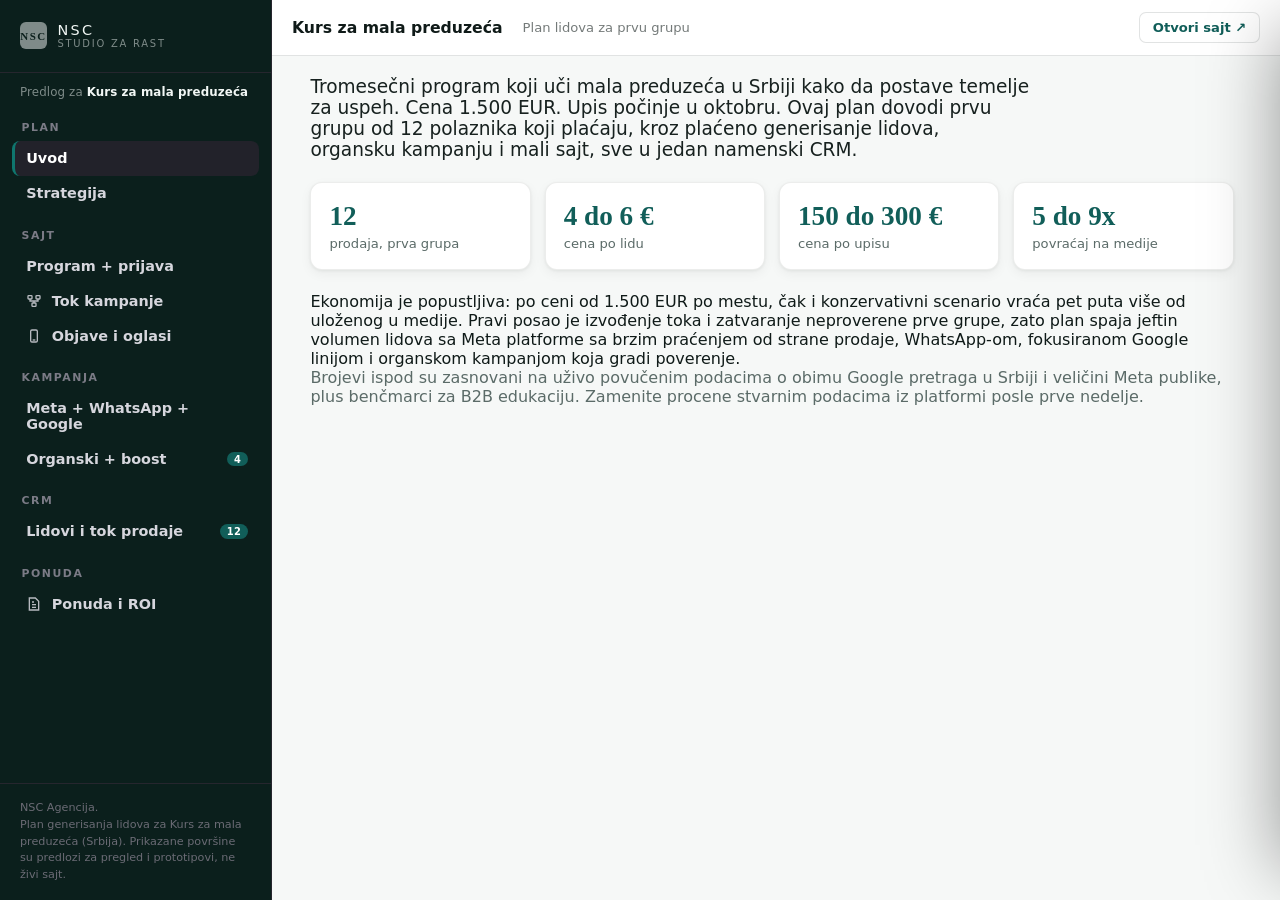
==== index.html @ c4ef8691 "Publish proposal hub (direct mirror)" ====
<!doctype html>
<html lang="sr">
<head>
<meta charset="utf-8">
<meta name="viewport" content="width=device-width, initial-scale=1">
<meta http-equiv="refresh" content="0; url=hub.html">
<link rel="canonical" href="hub.html">
<title>Kurs za mala preduzeća — predlog (NSC)</title>
</head>
<body>
<p>Predlog: <a href="hub.html">Kurs za mala preduzeća &rarr;</a></p>
<script>location.replace("hub.html");</script>
</body>
</html>
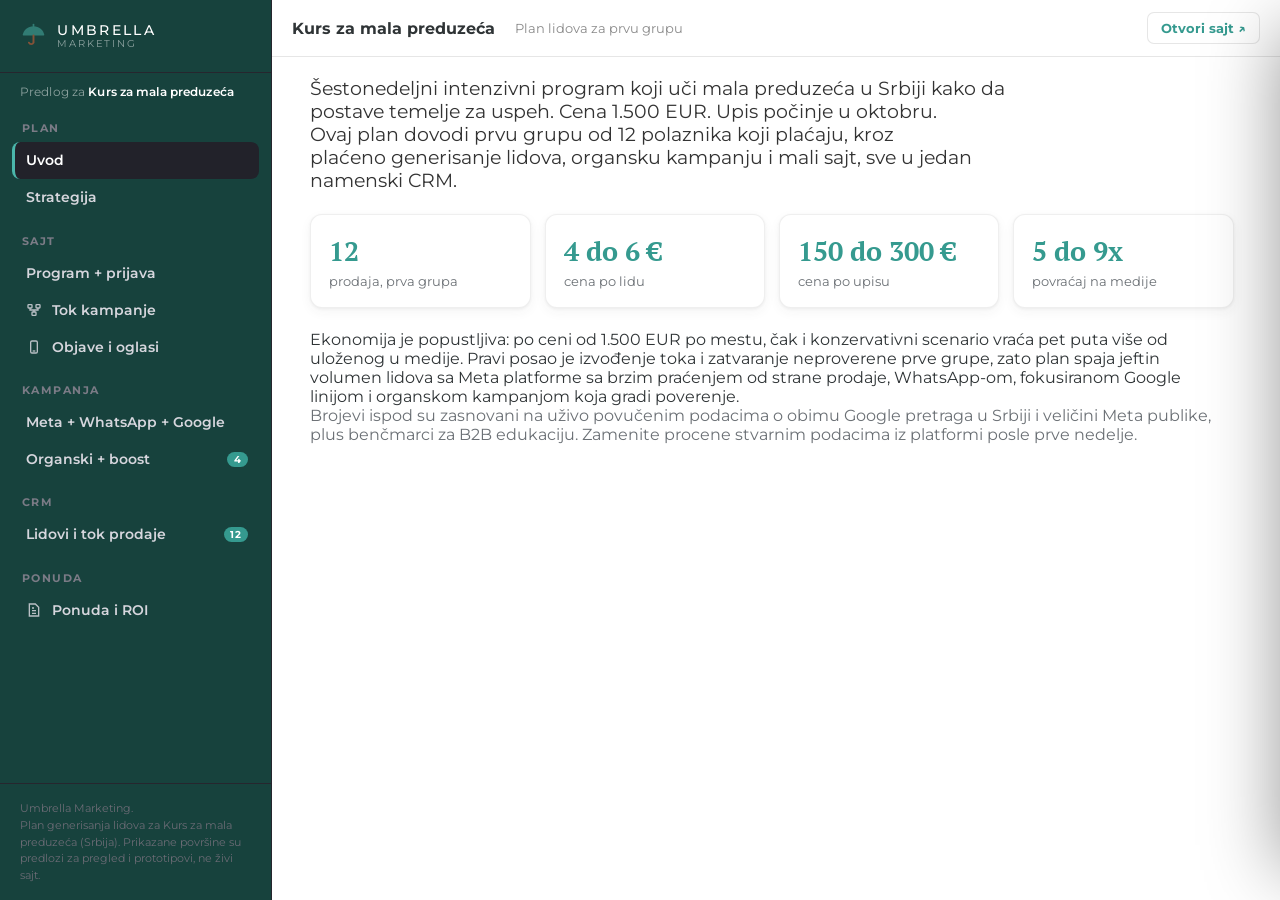
==== commit dc0fd253: "Sync from mala-preduzeca-kurs-private/public/hub/ @ c838ae3" ====
--- a/index.html
+++ b/index.html
@@ -5,7 +5,7 @@
 <meta name="viewport" content="width=device-width, initial-scale=1">
 <meta http-equiv="refresh" content="0; url=hub.html">
 <link rel="canonical" href="hub.html">
-<title>Kurs za mala preduzeća — predlog (NSC)</title>
+<title>Kurs za mala preduzeća — predlog (Umbrella Marketing)</title>
 </head>
 <body>
 <p>Predlog: <a href="hub.html">Kurs za mala preduzeća &rarr;</a></p>
